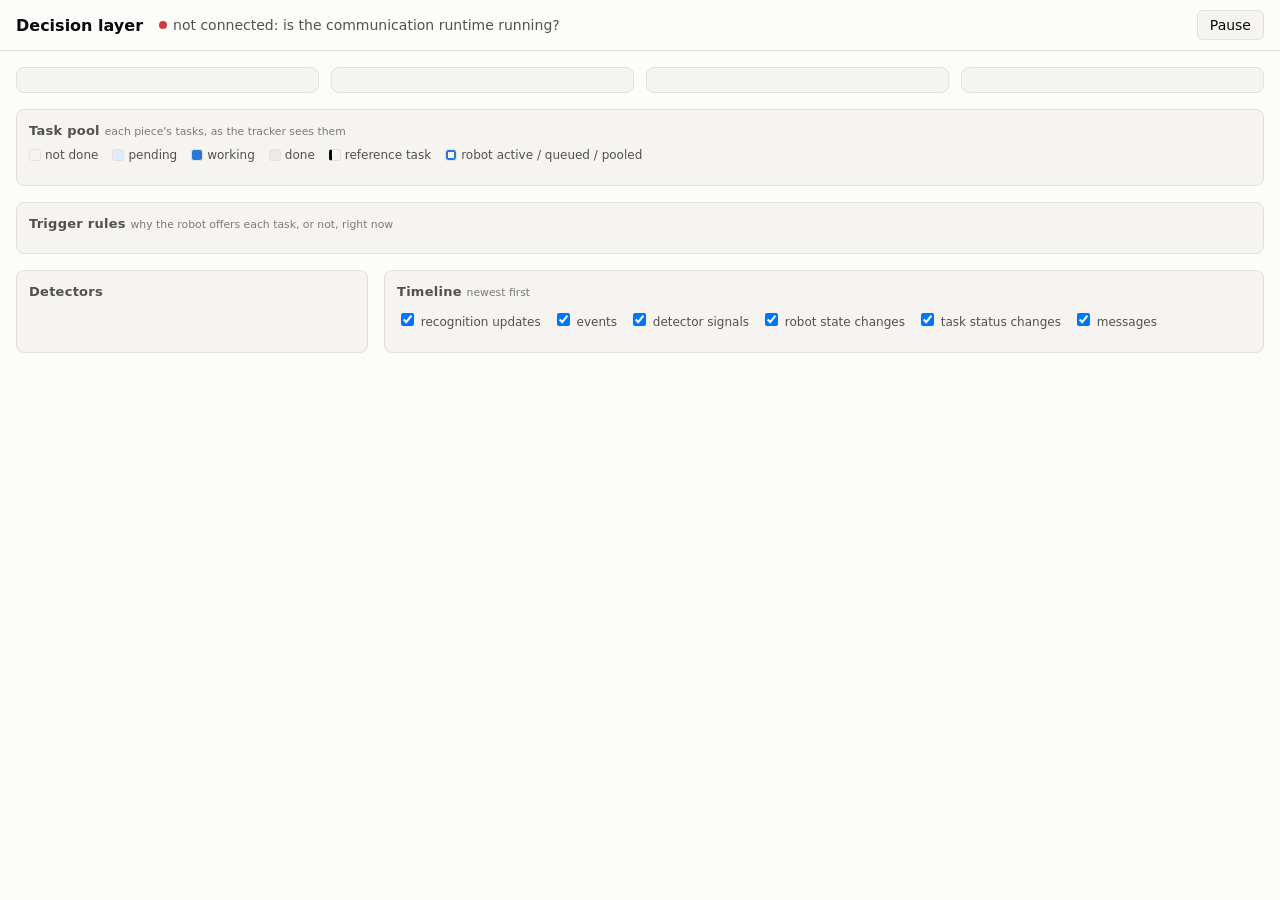
==== 2_decision_making/decision_view.html @ 4d935fd8 "Refactor workflow tests and enhance demo functionality - Introduced a new `WorkflowHarness` class to" ====
<!doctype html>
<html lang="en">
<head>
<meta charset="utf-8">
<meta name="viewport" content="width=device-width, initial-scale=1">
<title>Decision Layer</title>
<!-- Served by decision_view.py; reads /state.json twice a second. -->
<style>
:root {
  color-scheme: light;
  --bg: #fcfcfb;
  --panel: #f5f4f1;
  --border: #e2e1dc;
  --text: #0b0b0b;
  --text-2: #52514e;
  --text-3: #7c7b76;
  --accent: #2a78d6;
  --mark-bg: #cde2fb;
  --pending-bg: #deebfb;
  --pending-fg: #104281;
  --working-bg: #2a78d6;
  --working-fg: #ffffff;
  --done-bg: #ebeae6;
  --done-fg: #52514e;
  --good: #0ca30c;
  --warning: #fab219;
  --critical: #d03b3b;
}
@media (prefers-color-scheme: dark) {
  :root:not([data-theme="light"]) {
    color-scheme: dark;
    --bg: #1a1a19;
    --panel: #222221;
    --border: #383835;
    --text: #ffffff;
    --text-2: #c3c2b7;
    --text-3: #8f8e87;
    --accent: #3987e5;
    --mark-bg: #184f95;
    --pending-bg: #16355e;
    --pending-fg: #b7d3f6;
    --working-bg: #1c5cab;
    --working-fg: #ffffff;
    --done-bg: #2a2a28;
    --done-fg: #a9a89f;
  }
}
:root[data-theme="dark"] {
  color-scheme: dark;
  --bg: #1a1a19;
  --panel: #222221;
  --border: #383835;
  --text: #ffffff;
  --text-2: #c3c2b7;
  --text-3: #8f8e87;
  --accent: #3987e5;
  --mark-bg: #184f95;
  --pending-bg: #16355e;
  --pending-fg: #b7d3f6;
  --working-bg: #1c5cab;
  --working-fg: #ffffff;
  --done-bg: #2a2a28;
  --done-fg: #a9a89f;
}

* { box-sizing: border-box; }
body {
  margin: 0;
  background: var(--bg);
  color: var(--text);
  font: 14px/1.45 system-ui, -apple-system, "Segoe UI", Roboto, sans-serif;
}
header {
  position: sticky; top: 0; z-index: 2;
  display: flex; flex-wrap: wrap; align-items: center; gap: 8px 16px;
  padding: 10px 16px;
  background: var(--bg);
  border-bottom: 1px solid var(--border);
}
h1 { font-size: 16px; margin: 0; }
h2 { font-size: 13px; margin: 0 0 8px; color: var(--text-2); font-weight: 600; letter-spacing: .02em; }
h2 small { font-weight: 400; color: var(--text-3); letter-spacing: 0; }
.meta { color: var(--text-3); font-variant-numeric: tabular-nums; }
.spacer { flex: 1; }
button {
  font: inherit; color: var(--text); background: var(--panel);
  border: 1px solid var(--border); border-radius: 6px; padding: 4px 12px; cursor: pointer;
}
button[aria-pressed="true"] { background: var(--accent); color: #fff; border-color: var(--accent); }
.conn { display: inline-flex; align-items: center; gap: 6px; color: var(--text-2); }
.conn::before { content: ""; width: 8px; height: 8px; border-radius: 50%; background: var(--text-3); }
.conn.live::before { background: var(--good); }
.conn.stale::before { background: var(--warning); }
.conn.down::before { background: var(--critical); }

/* minmax(0, 1fr): a wide table scrolls inside its panel instead of widening the page. */
main { padding: 16px; display: grid; gap: 16px; grid-template-columns: minmax(0, 1fr); }
.cards { display: grid; gap: 12px; grid-template-columns: repeat(auto-fit, minmax(220px, 1fr)); }
.card, .panel { background: var(--panel); border: 1px solid var(--border); border-radius: 8px; padding: 12px; min-width: 0; }
.split { display: grid; gap: 16px; grid-template-columns: minmax(240px, 1fr) minmax(0, 2.5fr); }
@media (max-width: 900px) { .split { grid-template-columns: 1fr; } }
.big { font-size: 20px; font-weight: 600; }
.state { display: inline-block; margin-top: 4px; font-family: ui-monospace, Consolas, monospace; font-size: 13px; }
.muted { color: var(--text-3); }
.kv { display: grid; grid-template-columns: auto 1fr; gap: 2px 12px; margin-top: 8px; font-size: 13px; }
.kv span { color: var(--text-2); }
.kv b { font-weight: 600; font-variant-numeric: tabular-nums; }
.bar { height: 6px; background: var(--border); border-radius: 3px; margin-top: 8px; overflow: hidden; }
.bar span { display: block; height: 100%; background: var(--accent); border-radius: 3px; }
ul.list { list-style: none; margin: 0; padding: 0; display: grid; gap: 4px; }
ul.list small { color: var(--text-3); display: block; font-family: ui-monospace, Consolas, monospace; font-size: 11px; }
.badge { font-size: 11px; color: var(--text-2); border: 1px solid var(--border); border-radius: 4px; padding: 0 4px; margin-left: 4px; }

.scroll { overflow-x: auto; }
table { border-collapse: separate; border-spacing: 0; width: 100%; }
th, td { text-align: left; vertical-align: top; padding: 6px 8px; border-bottom: 1px solid var(--border); }
thead th { font-size: 12px; color: var(--text-2); font-weight: 600; white-space: nowrap; }
thead th small, tbody th small { display: block; font-weight: 400; color: var(--text-3); font-size: 11px; }
thead th.closed { color: var(--text-3); }
tbody th { font-weight: 600; white-space: nowrap; }
#tasks td { min-width: 190px; border-left: 3px solid transparent; }
.cell .chip { display: inline-block; font-size: 12px; font-weight: 600; padding: 0 6px; border-radius: 4px; }
.cell .who, .cell .num { font-size: 12px; }
.cell .num { font-variant-numeric: tabular-nums; }
.cell .flags { font-size: 11px; margin-top: 2px; }
.st-NOT_DONE { color: var(--text-3); }
.st-NOT_DONE .chip { border: 1px solid var(--border); }
.st-PENDING { background: var(--pending-bg); color: var(--pending-fg); }
.st-PENDING .chip { background: var(--bg); }
.st-WORKING { background: var(--working-bg); color: var(--working-fg); }
.st-WORKING .chip { background: rgba(255, 255, 255, .2); }
.st-DONE { background: var(--done-bg); color: var(--done-fg); }
td.ref { border-left-color: var(--text) !important; }
td.robot { box-shadow: inset 0 0 0 2px var(--accent); }
.legend { display: flex; flex-wrap: wrap; gap: 6px 14px; margin: -2px 0 8px; font-size: 12px; color: var(--text-2); }
.legend i { display: inline-block; width: 12px; height: 12px; border-radius: 3px; vertical-align: -2px; margin-right: 4px; border: 1px solid var(--border); }

#rules td { font-size: 13px; }
#rules tr.offers td:first-child { box-shadow: inset 3px 0 0 var(--accent); }
#rules tr.inactive { color: var(--text-3); }
mark { background: var(--mark-bg); color: inherit; border-radius: 3px; padding: 0 2px; }
.yes, .no { font-size: 11px; border-radius: 4px; padding: 0 4px; border: 1px solid var(--border); }
.yes::before { content: "\2713 "; }
.no::before { content: "\2717 "; }
.verdict { font-weight: 600; }
.sub { display: block; color: var(--text-3); font-size: 12px; }

.filters { display: flex; flex-wrap: wrap; gap: 4px 12px; margin-bottom: 8px; font-size: 12px; color: var(--text-2); }
#timeline { list-style: none; margin: 0; padding: 0; max-height: 560px; overflow-y: auto; font-size: 13px; }
#timeline li { display: grid; grid-template-columns: 88px 84px 1fr; gap: 8px; padding: 3px 0; border-bottom: 1px solid var(--border); }
#timeline time { color: var(--text-3); font-variant-numeric: tabular-nums; font-family: ui-monospace, Consolas, monospace; font-size: 12px; }
#timeline .tagname { font-size: 11px; color: var(--text-2); }
#timeline small { display: block; color: var(--text-3); font-family: ui-monospace, Consolas, monospace; font-size: 11px; overflow-wrap: anywhere; }
.tag-transition .txt { font-weight: 600; }
dl.det { display: grid; grid-template-columns: auto 1fr; gap: 2px 12px; margin: 4px 0 12px; font-size: 13px; }
dl.det dt { color: var(--text-2); }
dl.det dd { margin: 0; font-variant-numeric: tabular-nums; }
</style>
</head>
<body>
<header>
  <h1>Decision layer</h1>
  <span id="conn" class="conn">connecting</span>
  <span id="meta" class="meta"></span>
  <span class="spacer"></span>
  <button id="pause" type="button" aria-pressed="false">Pause</button>
</header>
<main>
  <section class="cards">
    <article class="card" id="human"></article>
    <article class="card" id="robot"></article>
    <article class="card" id="queue"></article>
    <article class="card" id="pool"></article>
  </section>

  <section class="panel">
    <h2>Task pool <small>each piece's tasks, as the tracker sees them</small></h2>
    <div class="legend">
      <span><i style="background:transparent"></i>not done</span>
      <span><i style="background:var(--pending-bg)"></i>pending</span>
      <span><i style="background:var(--working-bg)"></i>working</span>
      <span><i style="background:var(--done-bg)"></i>done</span>
      <span><i style="border-left:3px solid var(--text)"></i>reference task</span>
      <span><i style="box-shadow:inset 0 0 0 2px var(--accent)"></i>robot active / queued / pooled</span>
    </div>
    <div class="scroll"><table id="tasks"></table></div>
  </section>

  <section class="panel">
    <h2>Trigger rules <small>why the robot offers each task, or not, right now</small></h2>
    <div class="scroll"><table id="rules"></table></div>
  </section>

  <section class="split">
    <section class="panel">
      <h2>Detectors</h2>
      <div id="detectors"></div>
    </section>
    <section class="panel">
      <h2>Timeline <small>newest first</small></h2>
      <div class="filters" id="filters"></div>
      <ol id="timeline"></ol>
    </section>
  </section>
</main>

<script>
"use strict";
const STATUS = { NOT_DONE: "not done", PENDING: "pending", WORKING: "working", DONE: "done" };
const TAGS = [
  ["recognition", "recognition updates"], ["event", "events"], ["detector", "detector signals"],
  ["transition", "robot state changes"], ["status", "task status changes"], ["log", "messages"],
];
const shown = new Set(TAGS.map(([tag]) => tag));
let paused = false;
let latest = null;

const $ = (id) => document.getElementById(id);
const esc = (value) => String(value ?? "").replace(/[&<>"']/g,
  (c) => ({ "&": "&amp;", "<": "&lt;", ">": "&gt;", '"': "&quot;", "'": "&#39;" }[c]));
const num = (value, digits = 2) => (value == null ? "" : Number(value).toFixed(digits));
const clock = (t) => {
  const d = new Date(t * 1000);
  return d.toLocaleTimeString([], { hour12: false }) + "." + Math.floor(d.getMilliseconds() / 100);
};
const offset = (k) => (k === 0 ? "n" : k > 0 ? `n + ${k}` : `n - ${-k}`);

function card(id, title, body) { $(id).innerHTML = `<h2>${esc(title)}</h2>${body}`; }

function renderHuman(s) {
  const h = s.human;
  if (!h) return card("human", "Human", `<p class="muted">No task tracker: is the task database loaded?</p>`);
  const p = Math.max(0, Math.min(1, h.reference_progress || 0));
  card("human", "Human", `
    <div class="big">${esc(h.reference_task ?? "nothing yet")}</div>
    <div class="muted">${h.reference_task ? `reference task, piece ${esc(h.reference_piece_id)}` : "no task recognized or confirmed yet"}</div>
    <div class="bar" role="img" aria-label="progress ${num(p)}"><span style="width:${p * 100}%"></span></div>
    <div class="kv">
      <span>progress</span><b>${num(h.reference_progress)}</b>
      <span>on it for</span><b>${h.reference_seconds == null ? "-" : `${h.reference_seconds.toFixed(0)} s`}${h.reference_limit_s == null ? "" : ` of ${h.reference_limit_s.toFixed(0)} s${h.reference_seconds > h.reference_limit_s ? " (overran: recognition believed)" : ""}`}</b>
      <span>ignored</span><b>${esc(h.ignored_task ?? "-")}</b>
      <span>recognition</span><b>${h.recognition_active ? "active" : "warming up: ignored"}</b>
      <span>human on piece</span><b>${esc(h.human_piece_id ?? "none")}</b>
      <span>first open piece</span><b>${esc(h.current_piece_id ?? "all done")}</b>
    </div>`);
}

function renderRobot(s) {
  const r = s.robot, a = r.active;
  const body = a
    ? `<div class="big">${esc(a.task)}</div><div class="muted">piece ${esc(a.piece_id)}</div><div class="state">${esc(a.state)}</div>`
    : `<div class="big muted">idle</div><div class="muted">no active robot task</div>`;
  card("robot", "Robot", `${body}
    <div class="kv">
      <span>holding panel</span><b>${r.held_piece_id != null ? "piece " + esc(r.held_piece_id) : "no"}</b>
      <span>asked next</span><b>${r.advance ? `${esc(r.advance.task)} (piece ${esc(r.advance.piece_id)}): ${esc(r.advance_answer ?? "no answer yet")}` : "-"}</b>
      <span>detectors</span><b>${esc(s.detector_mode)}</b>
      <span>demo opening</span><b>${r.demo_opening ? "running: recognition ignored" : "no"}</b>
    </div>`);
  const queue = r.queue.map((e, i) => `<li>${i + 1}. ${esc(e.task_name)} <span class="muted">piece ${esc(e.piece_id)}</span>${e.requested ? '<span class="badge">asked for</span>' : ""}</li>`);
  card("queue", `Offer queue (${queue.length})`, queue.length
    ? `<ul class="list">${queue.join("")}</ul>` : `<p class="muted">empty: offers wait here while the robot is busy</p>`);
  const pool = r.pending_pool.map((t) => `<li>${esc(t.task)} <span class="muted">piece ${esc(t.piece_id)}</span><span class="badge">${esc(t.reason || t.state)}</span><small>${esc(t.instance)}</small></li>`);
  card("pool", `Pending pool (${pool.length})`, pool.length
    ? `<ul class="list">${pool.join("")}</ul>` : `<p class="muted">empty: refused or unanswered offers wait here</p>`);
}

function robotMarks(s) {
  const marks = {};
  const add = (task, piece, text) => ((marks[`${task}|${piece}`] ??= []).push(text));
  const a = s.robot.active;
  if (a) add(a.task, a.piece_id, `robot ${a.state}`);
  if (s.robot.advance) add(s.robot.advance.task, s.robot.advance.piece_id, `asked next: ${s.robot.advance_answer ?? "no answer yet"}`);
  s.robot.queue.forEach((e, i) => add(e.task_name, e.piece_id, `queued #${i + 1}`));
  s.robot.pending_pool.forEach((t) => add(t.task, t.piece_id, `pooled (${t.reason || t.state})`));
  return marks;
}

function renderTasks(s) {
  const table = $("tasks");
  if (!s.pieces.length) { table.innerHTML = `<tbody><tr><td class="muted">No pieces.</td></tr></tbody>`; return; }
  const names = [];
  s.pieces.forEach((p) => p.tasks.forEach((t) => { if (!names.includes(t.name)) names.push(t.name); }));
  const byPiece = s.pieces.map((p) => Object.fromEntries(p.tasks.map((t) => [t.name, t])));
  const h = s.human || {};
  const marks = robotMarks(s);
  const head = s.pieces.map((p) => {
    const notes = [p.location, p.open ? "" : "closed", p.piece_id === h.human_piece_id ? "human here" : ""].filter(Boolean);
    return `<th class="${p.open ? "" : "closed"}">Piece ${esc(p.piece_id)}<small>${esc(notes.join(" · "))}</small></th>`;
  }).join("");
  const rows = names.map((name) => {
    const first = byPiece.find((tasks) => tasks[name])[name];
    const kind = [first.recognized ? "recognized" : "support", first.robot_can ? "robot can" : ""].filter(Boolean).join(" · ");
    const cells = s.pieces.map((p, i) => {
      const t = byPiece[i][name];
      if (!t) return `<td class="muted">not on this piece</td>`;
      const isRef = h.reference_task === name && h.reference_piece_id === p.piece_id;
      const robot = marks[`${name}|${p.piece_id}`] || [];
      const flags = [];
      if (isRef) flags.push("reference");
      if (t.probability != null) flags.push(`next p ${num(t.probability)}`);
      if (t.inferred) flags.push("inferred");
      if (t.robot_offered) flags.push("robot offered");
      Object.entries(t.signals).forEach(([k, v]) => flags.push(`${k} ${v}`));
      robot.forEach((m) => flags.push(m));
      const progress = t.status === "WORKING" && t.executor === "Human" ? ` <span class="num">${num(t.progress)}</span>` : "";
      return `<td class="cell st-${t.status}${isRef ? " ref" : ""}${robot.length ? " robot" : ""}">
        <span class="chip">${STATUS[t.status] || esc(t.status)}</span>${t.executor ? ` <span class="who">${esc(t.executor.toLowerCase())}</span>` : ""}${progress}
        ${flags.length ? `<div class="flags">${esc(flags.join(" · "))}</div>` : ""}</td>`;
    }).join("");
    return `<tr><th scope="row">${esc(name)}<small>${esc(kind)}</small></th>${cells}</tr>`;
  }).join("");
  table.innerHTML = `<thead><tr><th>Task</th>${head}</tr></thead><tbody>${rows}</tbody>`;
}

function describeCondition(r) {
  const tasks = Object.keys(r.conditions);
  if (!tasks.length) return `<span class="muted">none</span>`;
  const parts = tasks.map((task) => {
    const alternatives = r.conditions[task].map((alt) => Object.entries(alt).map(([k, v]) =>
      k === "Done signal" ? (v ? "done" : "not done") : typeof v === "boolean" ? (v ? k : `no ${k}`) : `${k} ≥ ${v}`
    ).join(" and ")).join(" or ");
    const st = r.condition_state[task];
    const now = st ? [STATUS[st.status], ...Object.entries(st.signals).map(([k, v]) => `${k} ${v}`)].join(", ") : "unknown";
    return `${esc(task)}: ${esc(alternatives)}<small class="muted"> (now ${esc(now)})</small>`;
  });
  return `${parts.join("<br>")} <span class="${r.conditions_met ? "yes" : "no"}">${r.conditions_met ? "met" : "not met"}</span>`;
}

function describePiece(r) {
  const entries = Object.entries(r.piece_offsets);
  const values = [...new Set(entries.map(([, k]) => k))];
  const text = !entries.length ? "n" : values.length === 1 ? offset(values[0])
    : entries.map(([task, k]) => `${task}: ${offset(k)}`).join(", ");
  return `${esc(text)}${r.piece_n != null ? `<small class="muted"> (n = ${esc(r.piece_n)})</small>` : ""}`;
}

function renderRules(s) {
  const table = $("rules");
  if (!s.rules.length) { table.innerHTML = `<tbody><tr><td class="muted">No trigger policy.</td></tr></tbody>`; return; }
  const rows = s.rules.map((r) => {
    const previous = r.previous.map((p) => (r.triggering.includes(p) ? `<mark>${esc(p)}</mark>` : esc(p))).join(" / ");
    const trigger = r.done_signal ? `${previous} done`
      : r.progress > 0 ? `${previous} ≥ ${r.progress}` : `${previous}, any progress`;
    const then = r.robot_tasks.slice(1).map(esc).join(" → ") || `<span class="muted">none</span>`;
    const offered = r.offered.length ? `<span class="sub">offered for piece ${esc(r.offered.join(", "))}</span>` : "";
    const cls = r.offers.length ? "offers" : r.robot_action ? "" : "inactive";
    return `<tr class="${cls}">
      <td><b>${esc(r.task)}</b></td><td>${trigger}</td><td>${describeCondition(r)}</td>
      <td>${describePiece(r)}</td><td>${then}</td>
      <td><span class="verdict">${esc(r.verdict)}</span>${offered}</td></tr>`;
  }).join("");
  table.innerHTML = `<thead><tr><th>Robot task</th><th>Triggered by</th><th>Condition</th><th>For piece</th><th>Then</th><th>Now</th></tr></thead><tbody>${rows}</tbody>`;
}

function renderDetectors(s) {
  const parts = [`<p class="muted">mode: <b>${esc(s.detector_mode)}</b>${s.detector_mode === "log" ? " (signals are logged, not acted on)" : ""}</p>`];
  if (!s.detectors.length) parts.push(`<p class="muted">No detectors running.</p>`);
  s.detectors.forEach((d) => {
    const st = d.status || {};
    if (st.listening === false) {
      parts.push(`<b>${esc(d.name)}</b><p class="muted">not listening: the robot holds no panel</p>`);
      return;
    }
    const rows = Object.entries(st).map(([k, v]) => `<dt>${esc(k)}</dt><dd>${esc(v ?? "none")}</dd>`).join("");
    parts.push(`<b>${esc(d.name)}</b><dl class="det">${rows}</dl>`);
  });
  $("detectors").innerHTML = parts.join("");
}

function detailText(detail) {
  if (!detail) return "";
  return Object.entries(detail).filter(([, v]) => v !== null && v !== "" && v !== false)
    .map(([k, v]) => `${k}=${typeof v === "object" ? JSON.stringify(v) : v}`).join("  ");
}

function renderTimeline(s) {
  const items = s.timeline.slice().reverse().filter((e) => shown.has(e.tag)).map((e) => {
    const detail = detailText(e.detail);
    return `<li class="tag-${esc(e.tag)}"><time>${clock(e.t)}</time><span class="tagname">${esc(e.tag)}</span>
      <span class="txt">${esc(e.text)}${detail ? `<small>${esc(detail)}</small>` : ""}</span></li>`;
  });
  $("timeline").innerHTML = items.join("") || `<li><span></span><span></span><span class="muted">nothing yet</span></li>`;
}

function render(s) {
  renderHuman(s);
  renderRobot(s);
  renderTasks(s);
  renderRules(s);
  renderDetectors(s);
  renderTimeline(s);
}

function setConnection(state, text) {
  const el = $("conn");
  el.className = "conn " + state;
  el.textContent = text;
}

async function poll() {
  try {
    const response = await fetch("/state.json", { cache: "no-store" });
    const s = await response.json();
    if (s.waiting) {
      setConnection("", "waiting for the first snapshot");
    } else {
      latest = s;
      const age = Date.now() / 1000 - s.time;
      if (age < 2) setConnection("live", "live");
      else setConnection("stale", `no update for ${Math.round(age)} s: is the runtime loop busy?`);
      $("meta").textContent = `snapshot ${clock(s.time)}`;
      if (!paused) render(s);
    }
  } catch (err) {
    setConnection("down", "not connected: is the communication runtime running?");
  }
  setTimeout(poll, 500);
}

$("filters").innerHTML = TAGS.map(([tag, label]) =>
  `<label><input type="checkbox" data-tag="${tag}" checked> ${label}</label>`).join("");
$("filters").addEventListener("change", (e) => {
  const tag = e.target.dataset.tag;
  if (e.target.checked) shown.add(tag); else shown.delete(tag);
  if (latest) renderTimeline(latest);
});
$("pause").addEventListener("click", () => {
  paused = !paused;
  $("pause").setAttribute("aria-pressed", String(paused));
  $("pause").textContent = paused ? "Resume" : "Pause";
  if (!paused && latest) render(latest);
});
poll();
</script>
</body>
</html>
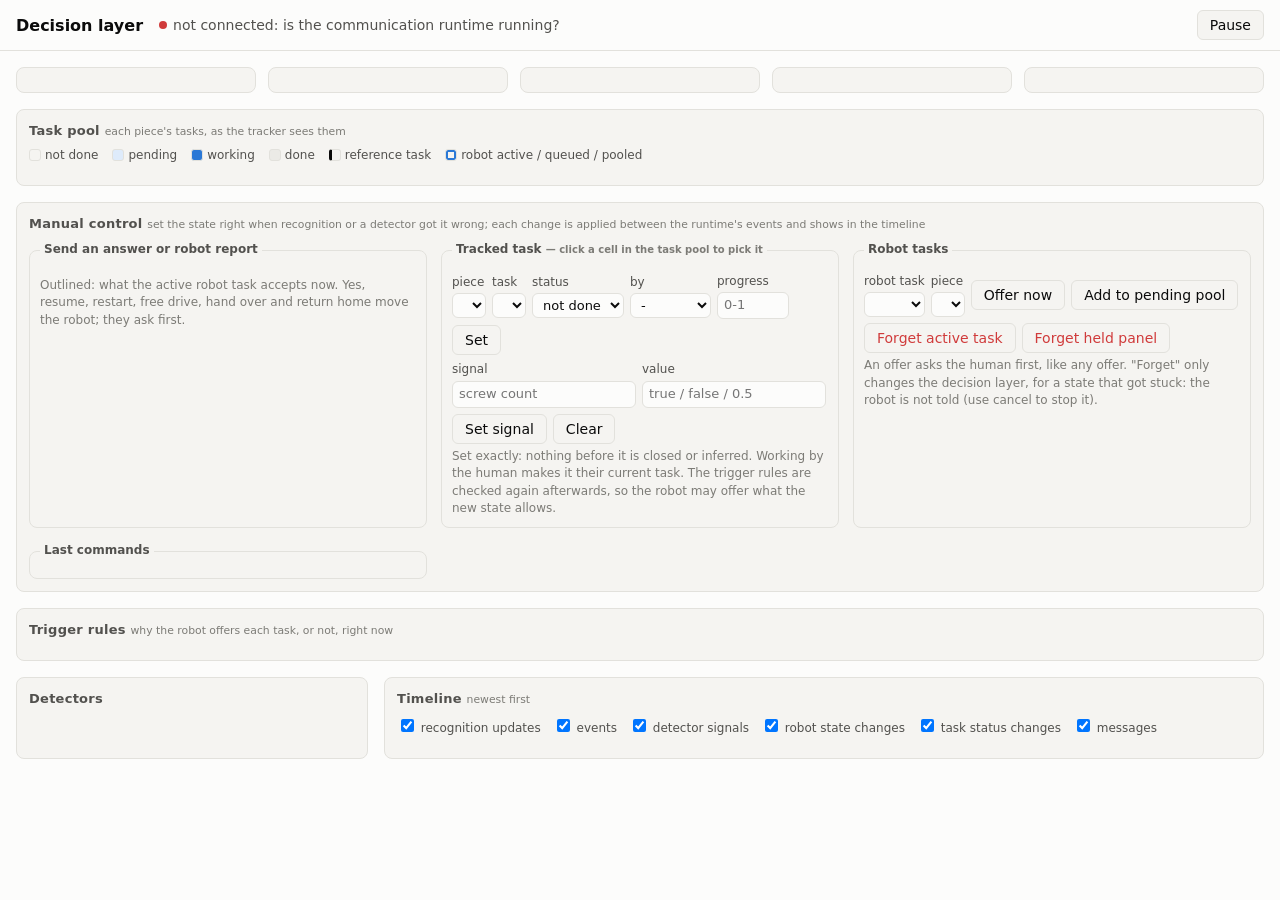
==== commit 43995493: "Add tests for sequence-aware step selection and task transition detection - Implemented `test_sequen" ====
--- a/2_decision_making/decision_view.html
+++ b/2_decision_making/decision_view.html
@@ -155,6 +155,31 @@
 dl.det { display: grid; grid-template-columns: auto 1fr; gap: 2px 12px; margin: 4px 0 12px; font-size: 13px; }
 dl.det dt { color: var(--text-2); }
 dl.det dd { margin: 0; font-variant-numeric: tabular-nums; }
+
+/* Manual control */
+.accepts { display: flex; flex-wrap: wrap; gap: 4px; margin-top: 6px; }
+.accepts code { font-size: 11px; border: 1px solid var(--border); border-radius: 4px; padding: 0 4px; background: var(--bg); }
+#tasks td.cell { cursor: pointer; }
+#tasks td.picked { outline: 2px dashed var(--text); outline-offset: -3px; }
+.controls { display: grid; gap: 14px; grid-template-columns: repeat(auto-fit, minmax(320px, 1fr)); }
+.controls fieldset { border: 1px solid var(--border); border-radius: 8px; margin: 0; padding: 8px 10px 10px; min-width: 0; }
+.controls legend { font-size: 12px; font-weight: 600; color: var(--text-2); padding: 0 4px; }
+.row { display: flex; flex-wrap: wrap; gap: 6px; align-items: center; margin-top: 6px; }
+.row label { font-size: 12px; color: var(--text-2); display: inline-flex; flex-direction: column; gap: 2px; }
+select, input[type="text"], input[type="number"] {
+  font: inherit; font-size: 13px; color: var(--text); background: var(--bg);
+  border: 1px solid var(--border); border-radius: 6px; padding: 3px 6px; min-width: 0;
+}
+input[type="number"] { width: 5.5em; }
+button.small { font-size: 12px; padding: 1px 8px; }
+button.valid { border-color: var(--accent); box-shadow: inset 0 0 0 1px var(--accent); }
+button.danger { color: var(--critical); }
+.hint { font-size: 12px; color: var(--text-3); margin: 4px 0 0; }
+#results { list-style: none; margin: 0; padding: 0; display: grid; gap: 3px; font-size: 12px; max-height: 160px; overflow-y: auto; }
+#results .ok::before { content: "\2713 "; color: var(--good); }
+#results .err::before { content: "\2717 "; color: var(--critical); }
+#flash { font-size: 12px; min-height: 1.4em; margin-top: 6px; }
+#flash.err { color: var(--critical); }
 </style>
 </head>
 <body>
@@ -169,6 +194,7 @@
   <section class="cards">
     <article class="card" id="human"></article>
     <article class="card" id="robot"></article>
+    <article class="card" id="link"></article>
     <article class="card" id="queue"></article>
     <article class="card" id="pool"></article>
   </section>
@@ -186,6 +212,57 @@
     <div class="scroll"><table id="tasks"></table></div>
   </section>
 
+  <section class="panel" id="manual">
+    <h2>Manual control <small>set the state right when recognition or a detector got it wrong; each change is applied between the runtime's events and shows in the timeline</small></h2>
+    <div class="controls">
+      <fieldset>
+        <legend>Send an answer or robot report</legend>
+        <div class="row" id="event-buttons"></div>
+        <p class="hint">Outlined: what the active robot task accepts now. Yes, resume, restart, free drive, hand over and return home move the robot; they ask first.</p>
+      </fieldset>
+      <fieldset>
+        <legend>Tracked task <small class="muted">— click a cell in the task pool to pick it</small></legend>
+        <div class="row">
+          <label>piece<select id="m-piece"></select></label>
+          <label>task<select id="m-task"></select></label>
+          <label>status<select id="m-status">
+            <option value="NOT_DONE">not done</option><option value="PENDING">pending</option>
+            <option value="WORKING">working</option><option value="DONE">done</option></select></label>
+          <label>by<select id="m-executor"><option value="">-</option><option>Human</option><option>Robot</option></select></label>
+          <label>progress<input id="m-progress" type="number" min="0" max="1" step="0.05" placeholder="0-1"></label>
+          <button type="button" id="m-set-status">Set</button>
+        </div>
+        <div class="row">
+          <label>signal<input id="m-signal" type="text" list="m-signals" placeholder="screw count"></label>
+          <datalist id="m-signals"><option>screw count</option><option>TCP weight change</option><option>panel secured</option><option>progress</option></datalist>
+          <label>value<input id="m-value" type="text" placeholder="true / false / 0.5"></label>
+          <button type="button" id="m-set-signal">Set signal</button>
+          <button type="button" id="m-clear-signal">Clear</button>
+        </div>
+        <p class="hint">Set exactly: nothing before it is closed or inferred. Working by the human makes it their current task. The trigger rules are checked again afterwards, so the robot may offer what the new state allows.</p>
+      </fieldset>
+      <fieldset>
+        <legend>Robot tasks</legend>
+        <div class="row">
+          <label>robot task<select id="r-task"></select></label>
+          <label>piece<select id="r-piece"></select></label>
+          <button type="button" id="r-offer">Offer now</button>
+          <button type="button" id="r-pool">Add to pending pool</button>
+        </div>
+        <div class="row">
+          <button type="button" class="danger" id="r-clear-active">Forget active task</button>
+          <button type="button" class="danger" id="r-clear-held">Forget held panel</button>
+        </div>
+        <p class="hint">An offer asks the human first, like any offer. "Forget" only changes the decision layer, for a state that got stuck: the robot is not told (use cancel to stop it).</p>
+        <div id="flash" role="status"></div>
+      </fieldset>
+      <fieldset>
+        <legend>Last commands</legend>
+        <ul id="results"></ul>
+      </fieldset>
+    </div>
+  </section>
+
   <section class="panel">
     <h2>Trigger rules <small>why the robot offers each task, or not, right now</small></h2>
     <div class="scroll"><table id="rules"></table></div>
@@ -227,6 +304,17 @@
 
 function card(id, title, body) { $(id).innerHTML = `<h2>${esc(title)}</h2>${body}`; }
 
+function renderChoice(c) {
+  // The step selector: the model's step, the step the task sequence made of it, and
+  // [p, weight, score] of every task it weighed.
+  if (!c) return "-";
+  const scores = Object.entries(c.scores || {})
+    .map(([name, v]) => `${esc(name)} ${num(v[0])}×${num(v[1])}=${num(v[2])}`).join(", ");
+  const pick = c.selected === c.model ? esc(c.selected ?? "none")
+    : `${esc(c.model ?? "-")} → ${esc(c.selected ?? "none")}`;
+  return `${pick} <span class="muted">(${esc(c.reason)}${scores ? `; ${scores}` : ""})</span>`;
+}
+
 function renderHuman(s) {
   const h = s.human;
   if (!h) return card("human", "Human", `<p class="muted">No task tracker: is the task database loaded?</p>`);
@@ -239,30 +327,65 @@
       <span>progress</span><b>${num(h.reference_progress)}</b>
       <span>on it for</span><b>${h.reference_seconds == null ? "-" : `${h.reference_seconds.toFixed(0)} s`}${h.reference_limit_s == null ? "" : ` of ${h.reference_limit_s.toFixed(0)} s${h.reference_seconds > h.reference_limit_s ? " (overran: recognition believed)" : ""}`}</b>
       <span>ignored</span><b>${esc(h.ignored_task ?? "-")}</b>
+      <span>step chosen</span><b>${renderChoice(h.recognition_choice)}</b>
       <span>recognition</span><b>${h.recognition_active ? "active" : "warming up: ignored"}</b>
       <span>human on piece</span><b>${esc(h.human_piece_id ?? "none")}</b>
       <span>first open piece</span><b>${esc(h.current_piece_id ?? "all done")}</b>
     </div>`);
 }
 
+const yesNo = (value) => (value == null ? "-" : value ? "yes" : "no");
+
 function renderRobot(s) {
   const r = s.robot, a = r.active;
+  const accepts = a ? Object.entries(a.accepts || {}) : [];
   const body = a
-    ? `<div class="big">${esc(a.task)}</div><div class="muted">piece ${esc(a.piece_id)}</div><div class="state">${esc(a.state)}</div>`
+    ? `<div class="big">${esc(a.task)}</div><div class="muted">piece ${esc(a.piece_id)} · ${esc(a.instance)}</div>
+       <div class="state">${esc(a.state)}</div>
+       <div class="kv">
+         <span>waiting for</span><b>${esc(a.waiting_for || "-")}</b>
+         <span>in this state</span><b>${a.seconds_in_state == null ? "-" : `${a.seconds_in_state.toFixed(0)} s`}</b>
+         <span>robot reported</span><b>running ${yesNo(a.running_reported)} · success ${yesNo(a.success_reported)}</b>
+         <span>free drive</span><b>${a.free_drive ? "on" : "off"}</b>
+         <span>speed</span><b>${num(a.speed)}</b>
+         ${a.delay_s != null ? `<span>delay</span><b>${num(a.delay_s, 0)} s</b>` : ""}
+       </div>
+       <div class="accepts" title="events this state accepts, and the state each leads to">${accepts.length
+         ? accepts.map(([event, next]) => `<code>${esc(event)} → ${esc(next)}</code>`).join("") : '<span class="muted">accepts no event</span>'}</div>`
     : `<div class="big muted">idle</div><div class="muted">no active robot task</div>`;
   card("robot", "Robot", `${body}
     <div class="kv">
       <span>holding panel</span><b>${r.held_piece_id != null ? "piece " + esc(r.held_piece_id) : "no"}</b>
       <span>asked next</span><b>${r.advance ? `${esc(r.advance.task)} (piece ${esc(r.advance.piece_id)}): ${esc(r.advance_answer ?? "no answer yet")}` : "-"}</b>
+      <span>mode</span><b>${s.mode === "reactive" ? "reactive: acts only on commands" : "proactive: offers tasks"}</b>
       <span>detectors</span><b>${esc(s.detector_mode)}</b>
       <span>demo opening</span><b>${r.demo_opening ? "running: recognition ignored" : "no"}</b>
     </div>`);
-  const queue = r.queue.map((e, i) => `<li>${i + 1}. ${esc(e.task_name)} <span class="muted">piece ${esc(e.piece_id)}</span>${e.requested ? '<span class="badge">asked for</span>' : ""}</li>`);
+  const queue = r.queue.map((e, i) => `<li>${i + 1}. ${esc(e.task_name)} <span class="muted">piece ${esc(e.piece_id)}</span>${e.requested ? '<span class="badge">asked for</span>' : ""}
+    <button type="button" class="small danger" data-command='${esc(JSON.stringify({ op: "queue_remove", index: i, task_name: e.task_name, piece_id: e.piece_id }))}'>remove</button></li>`);
   card("queue", `Offer queue (${queue.length})`, queue.length
     ? `<ul class="list">${queue.join("")}</ul>` : `<p class="muted">empty: offers wait here while the robot is busy</p>`);
-  const pool = r.pending_pool.map((t) => `<li>${esc(t.task)} <span class="muted">piece ${esc(t.piece_id)}</span><span class="badge">${esc(t.reason || t.state)}</span><small>${esc(t.instance)}</small></li>`);
+  const pool = r.pending_pool.map((t) => `<li>${esc(t.task)} <span class="muted">piece ${esc(t.piece_id)}</span><span class="badge">${esc(t.reason || t.state)}</span>
+    <button type="button" class="small" data-command='${esc(JSON.stringify({ op: "pool_offer", task_instance_id: t.instance }))}'>ask again</button>
+    <button type="button" class="small danger" data-command='${esc(JSON.stringify({ op: "pool_remove", task_instance_id: t.instance }))}'>remove</button>
+    <small>${esc(t.instance)}</small></li>`);
   card("pool", `Pending pool (${pool.length})`, pool.length
-    ? `<ul class="list">${pool.join("")}</ul>` : `<p class="muted">empty: refused or unanswered offers wait here</p>`);
+    ? `<ul class="list">${pool.join("")}</ul>` : `<p class="muted">empty: pending offers (later, no answer, a robot-only no) wait here</p>`);
+}
+
+function renderLink(s) {
+  // What the ROS link last heard from the robot itself.
+  const ros = s.robot.ros || {};
+  const w = ros.wrench;
+  const force = w ? `F (${w.force_n.map((v) => v.toFixed(1)).join(", ")}) N · ${w.age_s.toFixed(1)} s ago` : "no samples (is the live TCP reader running?)";
+  card("link", "Robot link (ROS)", `
+    <div class="big ${ros.connected ? "" : "muted"}">${ros.connected ? "connected" : "not connected"}</div>
+    <div class="kv">
+      <span>TCP force</span><b>${esc(force)}</b>
+      <span>torque</span><b>${w ? esc(w.torque_nm.map((v) => v.toFixed(2)).join(", ")) + " Nm" : "-"}</b>
+      <span>gripper</span><b>${ros.gripper_open == null ? "-" : ros.gripper_open ? "open" : "closed"}</b>
+      <span>joints</span><b>${ros.joints_rad ? esc(ros.joints_rad.map((v) => v.toFixed(2)).join(", ")) + " rad" : "-"}</b>
+    </div>`);
 }
 
 function robotMarks(s) {
@@ -304,7 +427,9 @@
       Object.entries(t.signals).forEach(([k, v]) => flags.push(`${k} ${v}`));
       robot.forEach((m) => flags.push(m));
       const progress = t.status === "WORKING" && t.executor === "Human" ? ` <span class="num">${num(t.progress)}</span>` : "";
-      return `<td class="cell st-${t.status}${isRef ? " ref" : ""}${robot.length ? " robot" : ""}">
+      const picked = pickedCell && pickedCell.piece === p.piece_id && pickedCell.task === name;
+      return `<td class="cell st-${t.status}${isRef ? " ref" : ""}${robot.length ? " robot" : ""}${picked ? " picked" : ""}"
+        data-piece="${esc(p.piece_id)}" data-task="${esc(name)}" title="click to edit in Manual control">
         <span class="chip">${STATUS[t.status] || esc(t.status)}</span>${t.executor ? ` <span class="who">${esc(t.executor.toLowerCase())}</span>` : ""}${progress}
         ${flags.length ? `<div class="flags">${esc(flags.join(" · "))}</div>` : ""}</td>`;
     }).join("");
@@ -383,10 +508,144 @@
   $("timeline").innerHTML = items.join("") || `<li><span></span><span></span><span class="muted">nothing yet</span></li>`;
 }
 
+// -- manual control ------------------------------------------------------------------
+
+const EVENT_LABELS = {
+  H_ACCEPT: "yes", H_REFUSE: "no", H_DEFER: "later", H_CANCEL: "cancel", H_PAUSE: "pause",
+  H_RESUME: "resume", H_RESTART: "restart", H_DONE: "done (adjustment / recovery)",
+  H_SCREW_DONE: "screw done", H_HANDOVER: "hand over (gripper opens)", H_FREE_GO: "free drive",
+  H_RETURN_HOME: "return home", H_MANUAL_RECOVERY: "manual recovery", H_TASK_DONE: "human's task done",
+  H_NEXT_PIECE: "next piece", ROBOT_RUNNING: "robot: running", ROBOT_SUCCESS: "robot: success",
+  ROBOT_HOMED: "robot: homed",
+};
+// Sending these starts or moves the robot: they ask first.
+const MOVES_ROBOT = new Set(["H_ACCEPT", "H_RESUME", "H_RESTART", "H_FREE_GO", "H_HANDOVER", "H_RETURN_HOME"]);
+let pickedCell = null;
+
+function flash(text, ok) {
+  const el = $("flash");
+  el.textContent = text;
+  el.className = ok ? "" : "err";
+}
+
+async function send(command, confirmText) {
+  if (confirmText && !window.confirm(confirmText)) return;
+  try {
+    const response = await fetch("/command", {
+      method: "POST",
+      headers: { "Content-Type": "application/json", "X-HRC-Control": "1" },
+      body: JSON.stringify(command),
+    });
+    const reply = await response.json();
+    flash(response.ok ? `sent: ${command.op}${command.event_type ? " " + command.event_type : ""} (result below)` : `not sent: ${reply.error}`, response.ok);
+  } catch (err) {
+    flash("not sent: no connection to the runtime", false);
+  }
+}
+
+// Fill a select only when its options change, so a choice survives the twice-a-second render.
+function setOptions(select, values, labels = values) {
+  const key = values.join("|");
+  if (select.dataset.key === key) return;
+  const current = select.value;
+  select.innerHTML = values.map((v, i) => `<option value="${esc(v)}">${esc(labels[i])}</option>`).join("");
+  select.dataset.key = key;
+  if (values.map(String).includes(current)) select.value = current;
+}
+
+function renderManual(s) {
+  const events = s.manual ? s.manual.events : [];
+  const box = $("event-buttons");
+  if (box.dataset.key !== events.join("|")) {
+    box.innerHTML = events.map((e) => `<button type="button" class="small" data-event="${esc(e)}">${esc(EVENT_LABELS[e] || e)}</button>`).join("");
+    box.dataset.key = events.join("|");
+  }
+  const accepts = new Set(Object.keys((s.robot.active && s.robot.active.accepts) || {}));
+  box.querySelectorAll("button").forEach((b) => b.classList.toggle("valid", accepts.has(b.dataset.event)));
+
+  const pieces = s.pieces.map((p) => String(p.piece_id));
+  setOptions($("m-piece"), pieces);
+  setOptions($("r-piece"), pieces);
+  const piece = s.pieces.find((p) => String(p.piece_id) === $("m-piece").value) || s.pieces[0];
+  setOptions($("m-task"), piece ? piece.tasks.map((t) => t.name) : []);
+  setOptions($("r-task"), s.manual ? s.manual.robot_tasks : []);
+
+  const results = (s.manual ? s.manual.results : []).map((r) =>
+    `<li class="${r.ok ? "ok" : "err"}"><time>${clock(r.t)}</time> ${esc(r.op)}: ${esc(r.text)}</li>`);
+  $("results").innerHTML = results.join("") || `<li class="muted">none yet</li>`;
+}
+
+function pickCell(piece, task) {
+  // A click in the task pool: edit that task below, starting from how it stands now.
+  pickedCell = { piece: Number(piece), task };
+  $("m-piece").value = String(piece);
+  if (latest) renderManual(latest);
+  $("m-task").value = task;
+  const p = latest && latest.pieces.find((x) => String(x.piece_id) === String(piece));
+  const t = p && p.tasks.find((x) => x.name === task);
+  if (t) {
+    $("m-status").value = t.status;
+    $("m-executor").value = t.executor || "";
+    $("m-progress").value = t.status === "WORKING" ? num(t.progress) : "";
+  }
+  if (latest) renderTasks(latest);
+  $("manual").scrollIntoView({ behavior: "smooth", block: "nearest" });
+}
+
+function parseValue(text) {
+  const v = text.trim().toLowerCase();
+  if (v === "true" || v === "yes") return true;
+  if (v === "false" || v === "no") return false;
+  const n = Number(v);
+  return v !== "" && Number.isFinite(n) ? n : null;
+}
+
+function taskCommand(op) {
+  return { op, piece_id: Number($("m-piece").value), task_name: $("m-task").value };
+}
+
+$("tasks").addEventListener("click", (e) => {
+  const cell = e.target.closest("td[data-task]");
+  if (cell) pickCell(cell.dataset.piece, cell.dataset.task);
+});
+$("m-piece").addEventListener("change", () => latest && renderManual(latest));
+$("event-buttons").addEventListener("click", (e) => {
+  const name = e.target.dataset && e.target.dataset.event;
+  if (!name) return;
+  const command = { op: "event", event_type: name };
+  if (name === "H_TASK_DONE") command.task_name = $("m-task").value;
+  send(command, MOVES_ROBOT.has(name) ? `Send "${EVENT_LABELS[name] || name}"? This moves the robot.` : null);
+});
+$("m-set-status").addEventListener("click", () => {
+  const command = { ...taskCommand("task_status"), status: $("m-status").value, executor: $("m-executor").value || null };
+  const progress = $("m-progress").value;
+  if (progress !== "") command.progress = Number(progress);
+  send(command);
+});
+$("m-set-signal").addEventListener("click", () => {
+  const value = parseValue($("m-value").value);
+  if (value === null) { flash("a signal value is true, false or a number", false); return; }
+  send({ ...taskCommand("signal"), name: $("m-signal").value, value });
+});
+$("m-clear-signal").addEventListener("click", () => send({ ...taskCommand("signal"), name: $("m-signal").value, value: null }));
+$("r-offer").addEventListener("click", () => send({ op: "offer", task_name: $("r-task").value, piece_id: Number($("r-piece").value) }));
+$("r-pool").addEventListener("click", () => send({ op: "pool_add", task_name: $("r-task").value, piece_id: Number($("r-piece").value) }));
+$("r-clear-active").addEventListener("click", () => send({ op: "clear_active" },
+  "Forget the active robot task? The robot is NOT told: if it is moving, use cancel instead."));
+$("r-clear-held").addEventListener("click", () => send({ op: "clear_held" },
+  "Forget the held panel? Only do this when the robot really holds nothing."));
+// Buttons inside the re-rendered cards (queue, pool) carry their command.
+document.addEventListener("click", (e) => {
+  const button = e.target.closest("button[data-command]");
+  if (button) send(JSON.parse(button.dataset.command));
+});
+
 function render(s) {
   renderHuman(s);
   renderRobot(s);
+  renderLink(s);
   renderTasks(s);
+  renderManual(s);
   renderRules(s);
   renderDetectors(s);
   renderTimeline(s);
